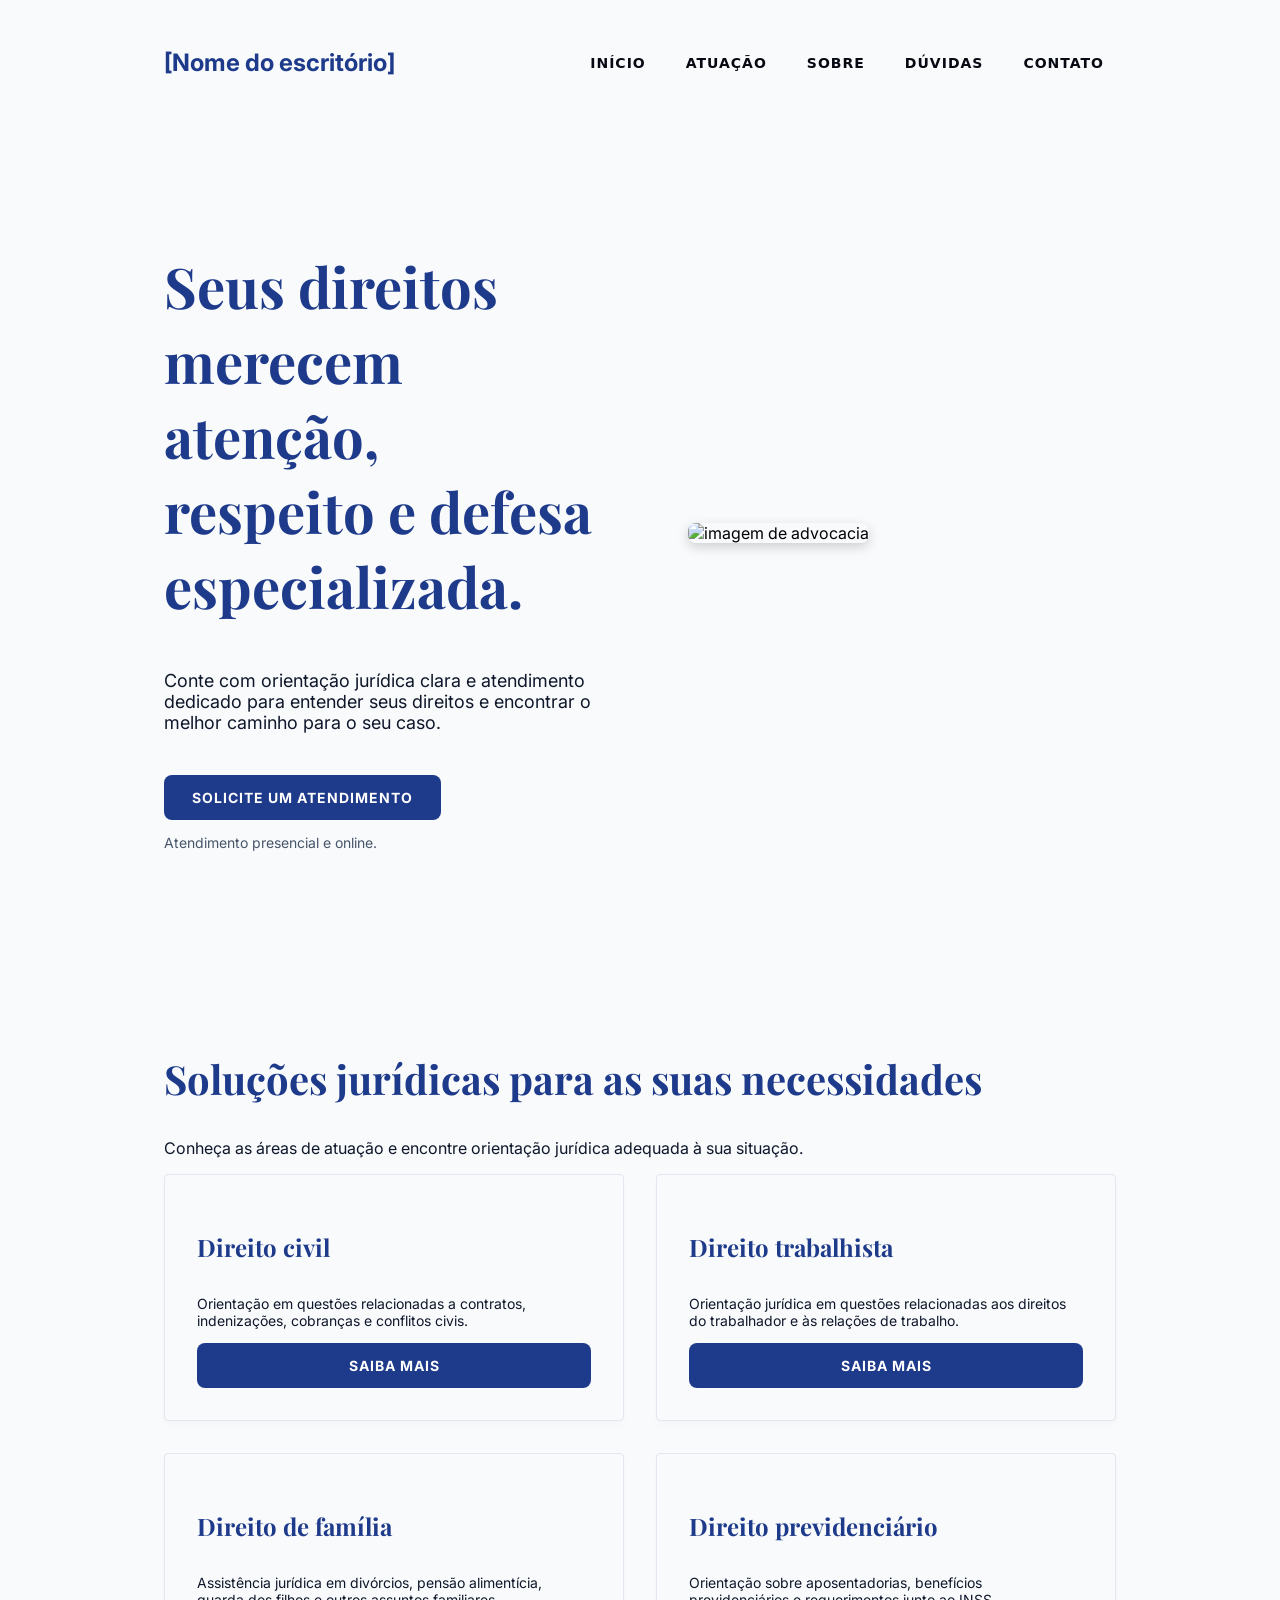
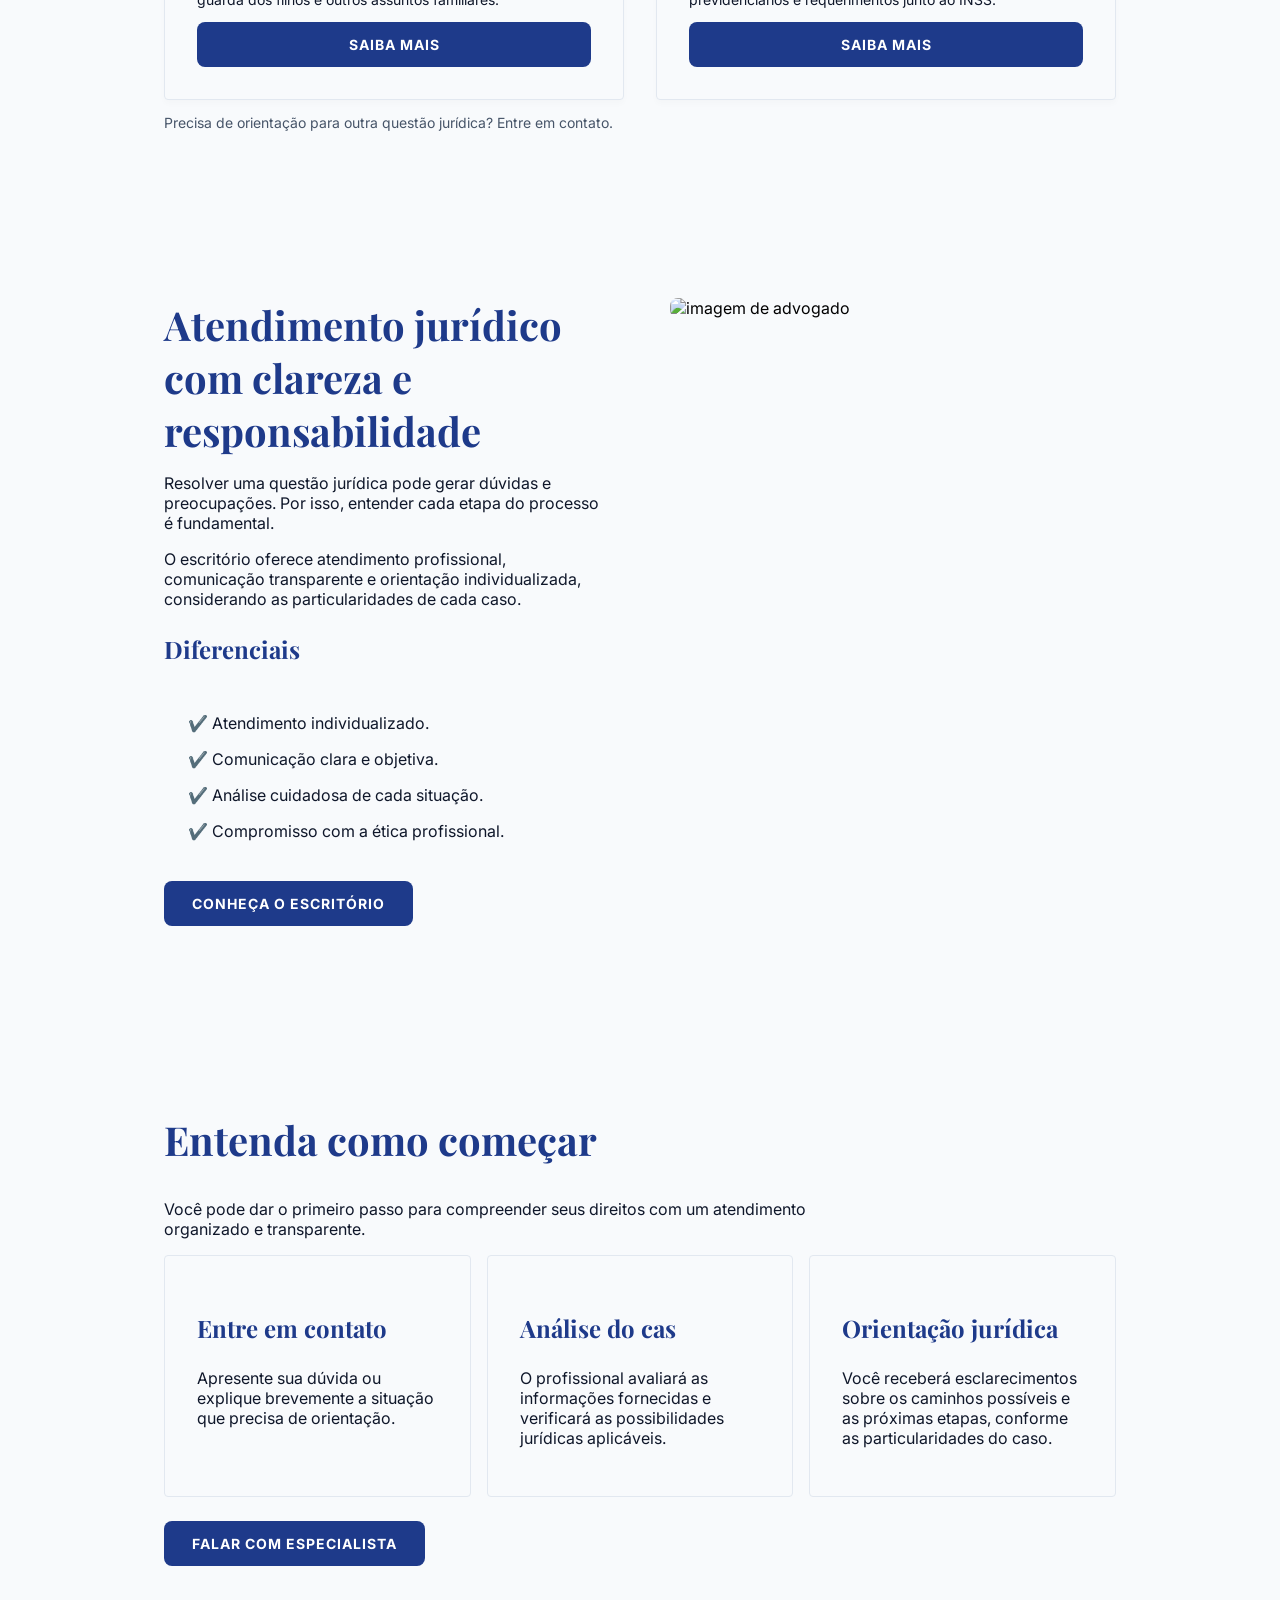
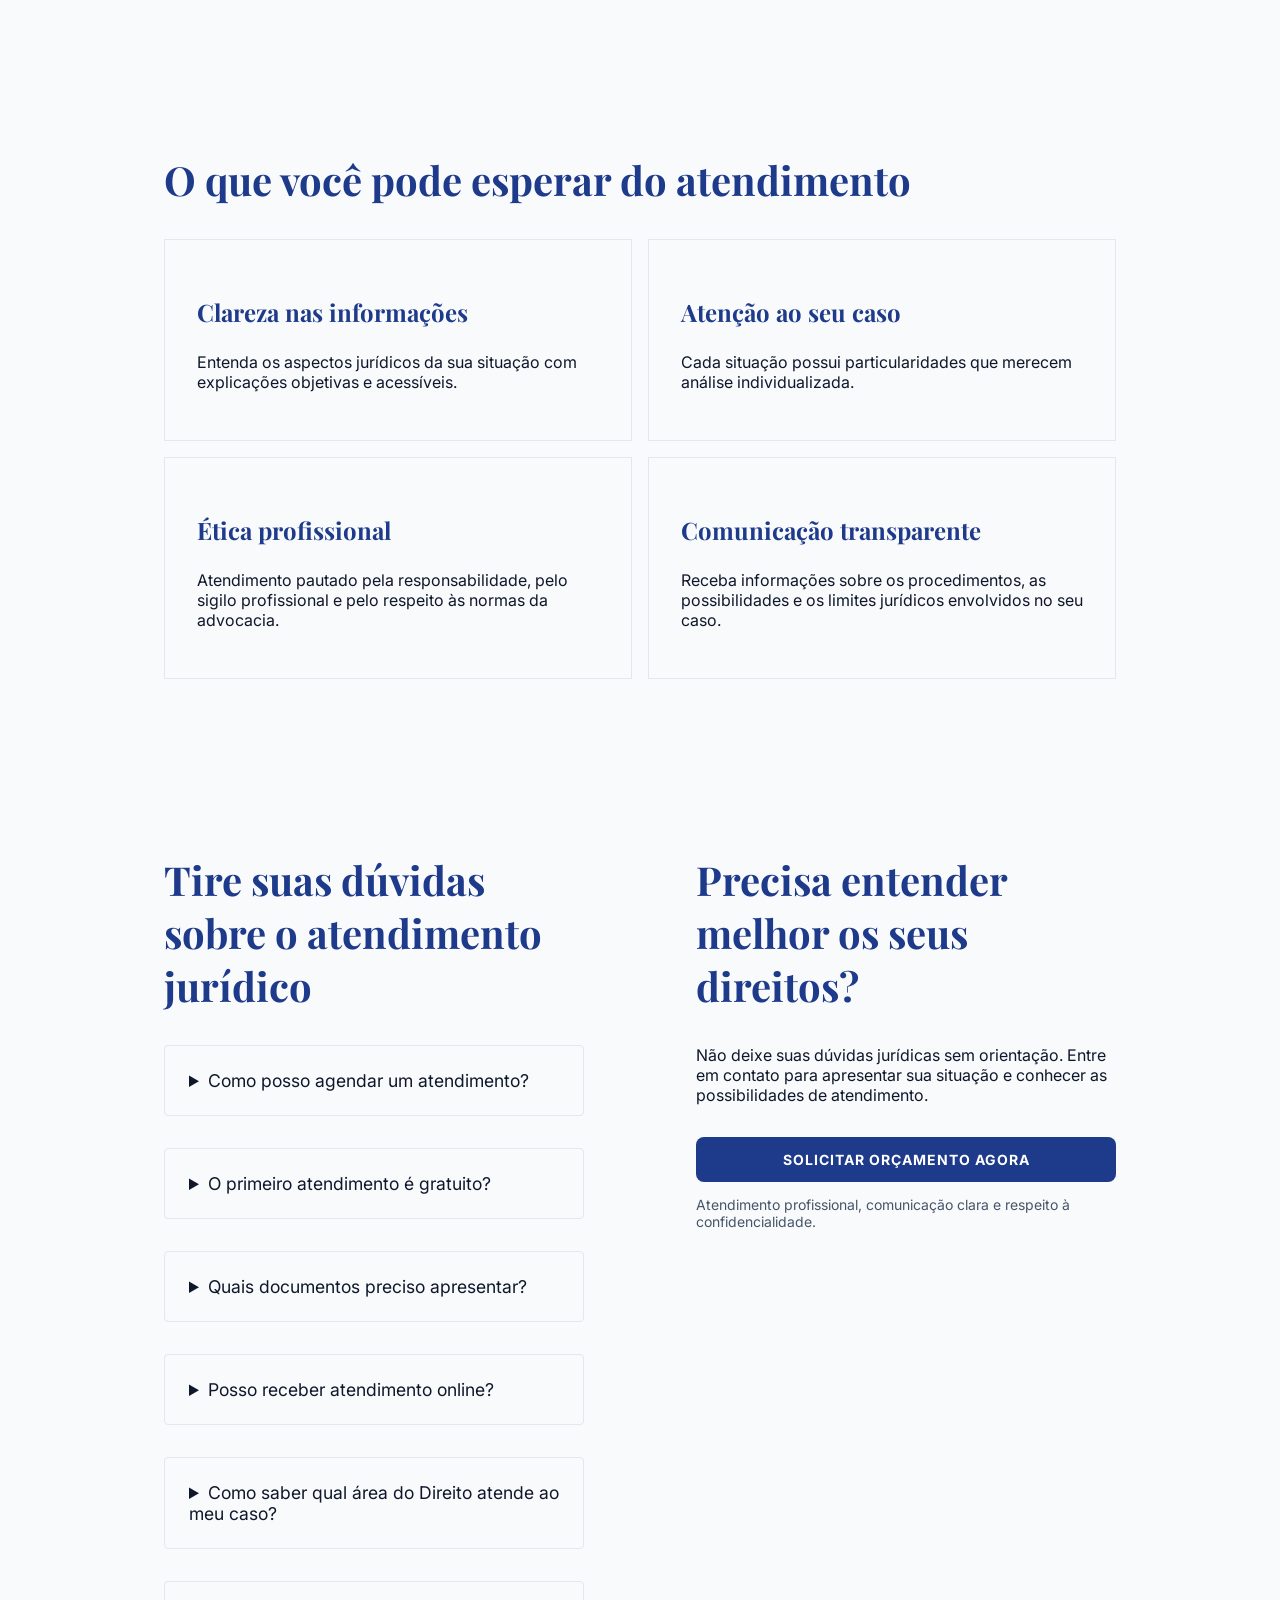
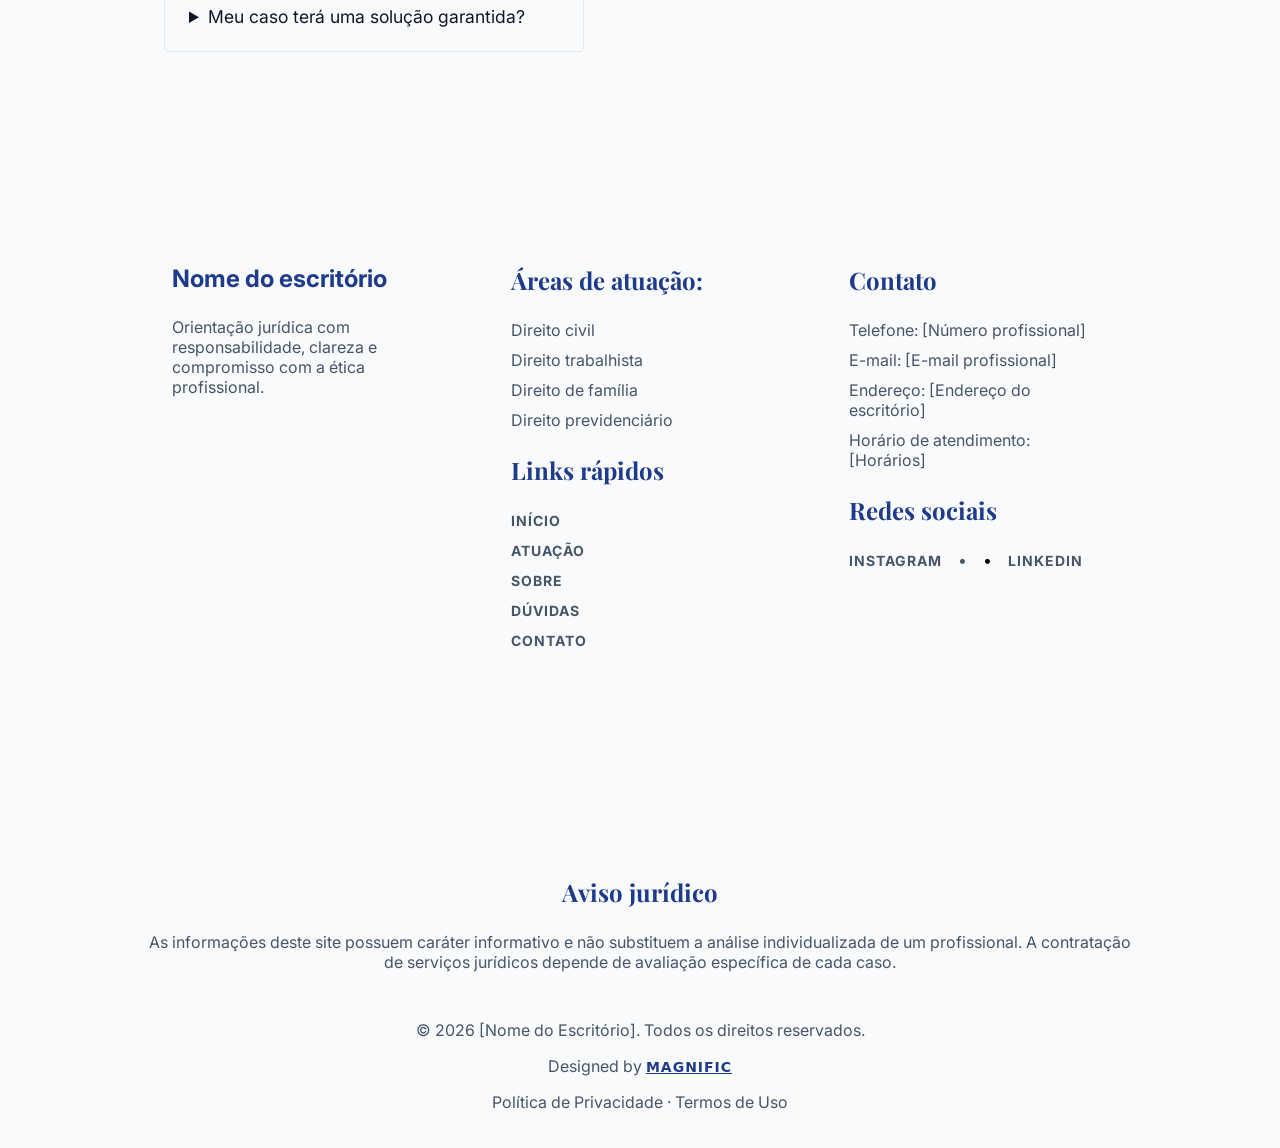
==== zotrum/pages/advocacia.html @ 4a408fe5 "Atualizei a página" ====
<!DOCTYPE html>
<html lang="pt-br">

<head>
    <meta charset="UTF-8">
    <meta name="viewport" content="width=device-width, initial-scale=1.0">
    <link rel="preconnect" href="https://fonts.googleapis.com">
    <link rel="preconnect" href="https://fonts.gstatic.com" crossorigin>
    <link href="https://fonts.googleapis.com/css2?family=Inter:wght@400;600&family=Playfair+Display:wght@600;700&display=swap" rel="stylesheet">
    <link rel="shortcut icon" href="../favicon/favicon.ico" type="image/x-icon">
    <link rel="stylesheet" href="src2/advocacia.css">
    
    <title>Document</title>
</head>

<body>
    <header>
        <div class="container-header">
        <p>[Nome do escritório]</p>

        <button class="menu-hamburguer" aria-label>☰</button>

        <nav  class="navMenu">
            <ul>
                <li><a href="../../index.html">Início</a></li>
                <li><a href="#atuacao">Atuação</a></li>
                <li><a href="#sobre">Sobre</a></li>
                <li><a href="#duvidas">Dúvidas</a></li>
                <li><a href="#contato">Contato</a></li>
            </ul>
        </nav>
    </header>

    <main>
        <section id="hero" class="hero">
            <div class="container-hero">
            <div class="texto-hero">
                <h1>Seus direitos merecem atenção, respeito e defesa especializada.</h1>
            <p class="p-hero">Conte com orientação jurídica clara e atendimento dedicado para entender seus direitos e encontrar o
                melhor caminho para o seu caso.</p>
            <a href="https://wa.me/5573981459793?text=Ol%C3%A1!%20Vi%20o%20site%20de%20demonstra%C3%A7%C3%A3o%20para%20advocacia%20e%20gostaria%20de%20um%20site%20assim%20para%20o%20meu%20escrit%C3%B3rio." target="_blank" rel="noopener">Solicite um atendimento</a>
            <p class="text-apoio">Atendimento presencial e online.</p>
            </div>

            <div class="container-img">
                <img src="src2/img/heroAdvocaria.jpg" alt="imagem de advocacia">
            </div>
            </div>

        </section>

       

        <section id="atuacao" class="area">
            <div class="container-global-areas">
            <h2>Soluções jurídicas para as suas necessidades</h2>
            <p>Conheça as áreas de atuação e encontre orientação jurídica adequada à sua situação.</p>
            <div class="container-area">
                <div class="card-areas">
                    <h3>Direito civil</h3>
                    <p>Orientação em questões relacionadas a contratos, indenizações, cobranças e conflitos civis.</p>
                    <a href="https://wa.me/5573981459793?text=Ol%C3%A1!%20Quero%20um%20site%20para%20a%20%C3%A1rea%20de%20Direito%20Civil." target="_blank" rel="noopener">Saiba mais</a>
                </div>
                <div class="card-areas">
                    <h3>Direito trabalhista</h3>
                    <p>Orientação jurídica em questões relacionadas aos direitos do trabalhador e às relações de
                        trabalho.</p>
                    <a href="https://wa.me/5573981459793?text=Ol%C3%A1!%20Quero%20um%20site%20para%20a%20%C3%A1rea%20de%20Direito%20Trabalhista." target="_blank" rel="noopener" >Saiba mais</a>
                </div>
                <div class="card-areas">
                    <h3>Direito de família</h3>
                    <p>Assistência jurídica em divórcios, pensão alimentícia, guarda dos filhos e outros assuntos
                        familiares.</p>
                    <a href="https://wa.me/5573981459793?text=Ol%C3%A1!%20Quero%20um%20site%20para%20a%20%C3%A1rea%20de%20Direito%20de%20Fam%C3%ADlia." target="_blank" rel="noopener" >Saiba mais</a>
                </div>
                <div class="card-areas">
                    <h3>Direito previdenciário</h3>
                    <p>Orientação sobre aposentadorias, benefícios previdenciários e requerimentos junto ao INSS.</p>
                    <a href="https://wa.me/5573981459793?text=Ol%C3%A1!%20Quero%20um%20site%20para%20a%20%C3%A1rea%20de%20Direito%20Previdenci%C3%A1rio." target="_blank" rel="noopener" class="btn-outline">Saiba mais</a>
                </div>
            </div>
            <p class="text-apoio">Precisa de orientação para outra questão jurídica? Entre em contato.</p>
            </div>
        </section>
        
        <section id="sobre" class="sobre">
            <div class="container-sobre1">
            <div class="container-sobre">
                <h2>Atendimento jurídico com clareza e responsabilidade</h2>
            <p>Resolver uma questão jurídica pode gerar dúvidas e preocupações. Por isso, entender cada etapa do
                processo é fundamental.</p>
            <p>O escritório oferece atendimento profissional, comunicação transparente e orientação individualizada,
                considerando as particularidades de cada caso.</p>

            <h3>Diferenciais</h3>
            <ul>
                <li>✔️ Atendimento individualizado.</li>
                <li>✔️ Comunicação clara e objetiva.</li>
                <li>✔️ Análise cuidadosa de cada situação.</li>
                <li>✔️ Compromisso com a ética profissional.</li>
            </ul>
            
            <a href="https://wa.me/5573981459793?text=Ol%C3%A1!%20Vi%20a%20se%C3%A7%C3%A3o%20Sobre%20do%20modelo%20de%20advocacia%20e%20gostaria%20de%20saber%20como%20funciona." target="_blank" rel="noopener" >Conheça o escritório</a>
            </div>
            
            <div class="container-sobre-img">
                <img src="src2/img/SobreAdvocacia.jpg" alt="imagem de advogado" >
            </div>
            </div>
        </section>

        <section class="atendimento">
            <div class="container-atendimento-global">
            <h2>Entenda como começar</h2>
            <p>Você pode dar o primeiro passo para compreender seus direitos com um atendimento organizado e
                transparente.</p>
            <div class="container-atendimento">
                <div>
                    <h3>Entre em contato</h3>
                    <p>Apresente sua dúvida ou explique brevemente a situação que precisa de orientação.</p>
                </div>
                <div>
                    <h3>Análise do cas</h3>
                    <p>O profissional avaliará as informações fornecidas e verificará as possibilidades jurídicas
                        aplicáveis.</p>
                </div>
                <div>
                    <h3>Orientação jurídica</h3>
                    <p>Você receberá esclarecimentos sobre os caminhos possíveis e as próximas etapas, conforme as
                        particularidades do caso.</p>
                </div>
                
            </div>
           
                <a href="https://wa.me/5573981459793?text=Ol%C3%A1!%20Gostei%20dos%20diferenciais%20do%20modelo%20de%20site%20e%20quero%20conversar%20sobre%20o%20meu%20escrit%C3%B3rio." target="_blank" rel="noopener" >Falar com especialista</a>
            
            </div>
        </section>
        <section class="diferenca">
            <div class="container-diferente-global">
            <h2>O que você pode esperar do atendimento</h2>
            <div class="container-diferente">
                <div>
                    <h3>Clareza nas informações</h3>
                    <p>Entenda os aspectos jurídicos da sua situação com explicações objetivas e acessíveis.</p>
                </div>
                <div>
                    <h3>Atenção ao seu caso</h3>
                    <p>Cada situação possui particularidades que merecem análise individualizada.</p>
                </div>
                <div>
                    <h3>Ética profissional</h3>
                    <p>Atendimento pautado pela responsabilidade, pelo sigilo profissional e pelo respeito às normas da
                        advocacia.</p>
                </div>
                <div>
                    <h3>Comunicação transparente</h3>
                    <p>
                        Receba informações sobre os procedimentos, as possibilidades e os limites jurídicos envolvidos
                        no seu caso. </p>
                </div>
            </div>
            </div>
        </section>
        <div class="FAQ-CTA">
            <section id="duvidas" class="FAQ">
                <h2>Tire suas dúvidas sobre o atendimento jurídico</h2>
                <details>
                    <summary>Como posso agendar um atendimento?</summary>
                    <p>Entre em contato pelos canais disponibilizados no site para consultar as formas de atendimento e
                        verificar a disponibilidade de horários.</p>
                </details>
                <details>
                    <summary>O primeiro atendimento é gratuito?</summary>
                    <p>As condições de atendimento e os honorários devem ser esclarecidos previamente pelo escritório.
                    </p>
                </details>
                <details>
                    <summary>Quais documentos preciso apresentar?</summary>
                    <p>Isso depende do seu caso. Inicialmente, informe sua situação para receber orientações sobre os
                        documentos necessários.</p>
                </details>
                <details>
                    <summary>Posso receber atendimento online?</summary>
                    <p>A disponibilidade depende da modalidade de atendimento oferecida pelo escritório. Entre em
                        contato para consultar as opções.</p>
                </details>

                <details>
                    <summary>Como saber qual área do Direito atende ao meu caso?</summary>
                    <p>Explique brevemente sua situação. O profissional poderá avaliar a questão e indicar se ela está
                        dentro de sua área de atuação.</p>
                </details>

                <details>
                    <summary>Meu caso terá uma solução garantida?</summary>
                    <p>Cada caso depende de suas circunstâncias, das provas e da legislação aplicável. Nenhum resultado
                        pode ser garantido antecipadamente.</p>
                </details>
            </section>
            <section class="CTA">
                <h2>Precisa entender melhor os seus direitos?</h2>
                <p>Não deixe suas dúvidas jurídicas sem orientação. Entre em contato para apresentar sua situação e
                    conhecer as possibilidades de atendimento.</p>
                <a href="https://wa.me/5573981459793?text=Ol%C3%A1!%20Quero%20solicitar%20um%20or%C3%A7amento%20para%20o%20site%20do%20meu%20escrit%C3%B3rio." target="_blank" rel="noopener">Solicitar orçamento agora</a>
                <p class="text-apoio">Atendimento profissional, comunicação clara e respeito à confidencialidade.</p>
            </section>
        </div>
    </main>
    <footer id="contato">
        <div class="container-footer-global">
        <div class="container-footer">
            <div class="col-footer">
                <p class="marca">Nome do escritório</p>
                <p>Orientação jurídica com responsabilidade, clareza e compromisso com a ética profissional.</p>
            </div>
            <div class="col-footer">
                
                <h3>Áreas de atuação:</h3>
                <ul>
                    <li>Direito civil</li>
                    <li>Direito trabalhista</li>
                    <li>Direito de família</li>
                    <li>Direito previdenciário</li>
                </ul>

                <h3>Links rápidos</h3>
                <ul>
                <li><a href="#hero">Início</a></li>
                <li><a href="#atuacao">Atuação</a></li>
                <li><a href="#sobre">Sobre</a></li>
                <li><a href="#duvidas">Dúvidas</a></li>
                <li><a href="#contato">Contato</a></li>
                </ul>
                
            </div>
            <div class="col-footer">
                <h3>Contato</h3>
                <ul>
                    <li>Telefone: [Número profissional]</li>
                    <li>E-mail: [E-mail profissional]</li>
                    <li>Endereço: [Endereço do escritório]</li>
                    <li>Horário de atendimento: [Horários]</li>
                </ul>
                <h3>Redes sociais</h3>
                <ul class="rede-col">
                    <li><a href="">instagram</a></li>
                    <li>•</li>•
                    <li><a href="">LinkedIn</a></li>
                </ul>
            </div>

            

        </div>

        <div class="container-rodape">
                <div>
                    <h3>Aviso jurídico</h3>
                    <p class="aviso">As informações deste site possuem caráter informativo e não substituem a análise
                        individualizada de um profissional. A contratação de serviços jurídicos depende de avaliação
                        específica de cada caso.</p>
                </div>

                <div>
                    <p class="copy">

                        © 2026 [Nome do Escritório]. Todos os direitos reservados.
                       
                    </p>
                    <p class="copy"> Designed by <a href="https://www.magnific.com" target="_blank" rel="noopener noreferrer">Magnific</a></p>
                     <p class="termos">
                        Política de Privacidade · Termos de Uso
                    </p>
                </div>
            
            </div>

        </div>
    </footer>
    <script src="src2/main.js"></script>
</body>

</html>
---- zotrum/pages/src2/advocacia.css ----
*{
    box-sizing:border-box;
}

html{
    scroll-behavior: smooth;
}

:root{

    /* Padrões de colunas */
    --cln:repeat(auto-fit, minmax(280px, 1fr));

    /* Cores para utilizar */
    --cor-fundo: #f8fafc;
    --cor-texto-principal: #0f172a;
    --cor-texto-apoio: #475569;

    /* Cor da marca Advocacia */

    --cor-primaria:#1e3a8a;
    --cor-destaque: #b45309;

    /* borda */
    --cor-borda: #e2e8f0;
}

@media(min-width:768px){

    header .menu-hamburguer{
    display:none;
}

    body .navMenu {
        width:auto;
        display:block;
        position:relative;
        top:0;
        right:0;
        padding:0;
        background:none;
        box-shadow:none;
    }

    body .navMenu ul{
    display:flex;
    flex-direction:row;
    justify-content:space-evenly;
    list-style:none;
    gap:1rem;
    margin:0;
    padding:0;
    /* outline:1px solid green; */
    }

    body .navMenu  a{
        margin:0;
        padding:12px 12px;
        border:none;
        border-radius:8px;
    }

   

    body .container-area{
        grid-template-columns: repeat(2, 1fr);
    }

     .sobre .container-sobre1{
        grid-template-columns: var(--cln);
        
    }

    body .container-atendimento{
        grid-template-columns:var(--cln);
    }

    body .container-diferente{
        grid-template-columns:repeat(2, 1fr);
    }
    
    body .FAQ-CTA{
        grid-template-columns:var(--cln);
    }

    body .CTA {
    text-align:left;
}

    body .container-footer{
        text-align:left;
    }

    body .rede-col{
        justify-content:flex-start;
    }
}

body {
   
    margin:0;
    background-color:#f8fafc;
    overflow-x:hidden;

}

img {
    max-width:100%;
}

/* body > *{
    outline:1px solid green;
    
} */

body, p, a{
    font-family: 'Inter', sans-serif;
    
    
    
}

body a{
    text-transform: uppercase;
    letter-spacing:1px;
    font-weight: 700;
    font-size:0.875rem;
}

body 

h1, h2, h3{
    font-family: 'Playfair Display', serif;
    color:var(--cor-primaria);
    
}

h1{
    font-size:clamp(2rem, 5vw, 3.5rem);
    
}

h2{
    font-size:clamp(1.5rem, 4vw, 2.5rem)
}

h3{
    font-size:clamp(1.1rem, 3vw, 1.5rem);
}




.container-header{
    display:flex;
    justify-content:space-between;
    align-items:center;
    padding:1.5rem;
    max-width:1000px;
    margin: 0 auto;
}

header p{
    font-size:clamp(1.25rem, 2vw, 1.5rem);
    font-weight:700;
    color:var(--cor-primaria);
}


.menu-hamburguer{
    display:block;
    background:none;
    border:none;
    font-size:2rem;
    color:#0f172a;
    cursor:pointer;
}

.navMenu{
    display:none;
    /* outline:1px solid blue; */
    position:absolute;
    top:75px;
    right:20px;
    width:220px;
    background-color:var(--cor-fundo);
    border-radius:12px;
    padding:1rem 0;
    box-shadow: 0 10px 30px rgb(0,0,0,0.2);
    z-index: 999;
    
    
}

.navMenu ul{
    
    display:flex;
    flex-direction:column;
    list-style:none;
    padding:0;
    gap:0;
    margin:0;
    
   
}

.navMenu.ativo{
    display: block; 
  }


.navMenu  a {
    text-decoration:none;
    display:block;
    color:#060911;
    padding:12px 24px;
    text-align:left;
    font-family: system-ui, -apple-system,  'Segoe UI', sans-serif;
    font-weight:600;
    font-size:0.875rem;
    
    
    
    
    
   
}

.navMenu a:hover{
    background-color:var(--cor-primaria);
    transition: color 0.3s;
    color:white;
}


section > div{
    padding:clamp(3rem, 6vw, 6rem) 1.5rem;
    max-width:1000px;
    margin: 0 auto;
}

section p{
    max-width:65ch;
    color:var(--cor-texto-principal);
    font-size:1rem;

}

.text-apoio{
    font-size:0.875rem;
    color:var(--cor-texto-apoio);
}

section a{
    
    background-color:var(--cor-primaria);
    text-decoration:none;
    padding:14px 28px;
    border-radius:8px;
    color:white;
    font-weight: 700;
    
}

section a:hover{
    transition: 0.3s;
    transform:scale(1.05);
    background:var(--cor-fundo);
    color:var(--cor-texto-principal);
    background-color:var(--cor-destaque);
}

.container-hero{
    display:grid;
    grid-template-columns:var(--cln);
    justify-content:center;
    align-items:center;
    gap:6rem;
}



.texto-heroh1{
    margin:0;
}

.p-hero{
    font-size:clamp(1rem, 2vw, 1.125rem);
}

.hero a{
    display:inline-block;
    margin-top:1.5rem;
   
    
}

.hero a:hover{
    transform: scale(1.1);
    transition: 0.3s;
    background-color:var(--cor-destaque);
    color:var(--cor-texto-principal);
}



.container-img img{
    width:100%;
    height:490px;
    object-fit: cover;
    border-radius:8px;
    box-shadow: 0 4px 12px rgba(0, 0, 0, 0.174);
}

.container-area{
    display:grid;
    grid-template-columns:1fr;
    gap:2rem;
}

.container-area > div{
    border:1px solid var(--cor-borda);
}

.card-areas{
    padding:32px;
    border-top: 4px solid var(--cor-primaria);
    border-radius:4px;
    box-shadow: 0 4px 6px rgba(0,0,0,0.02);
}

.container-area h3{
    margin-bottom:2rem;
}

.container-area p{
    font-size:14px;
}

.container-area a{
    display:flex;
    justify-content:center;
}

.container-sobre1{
    display:grid;
    grid-template-columns:1fr;
    gap:60px;
}

.container-sobre {
    /* outline:1px solid green; */
    margin:0;
}

.container-sobre h2{
    margin:0;
}

.sobre ul{
    padding:1.5rem;
    margin:0;
}



.container-sobre-img img{
    width:100%;
    height: 100%;
    object-fit: cover;
    object-position: top right;
    border-radius:8px;
}

.sobre li{
    color:var(--cor-texto-principal);
    margin-bottom:1rem;
    list-style:none;
}

.sobre a{
    display:inline-block;
}

.sobre a:hover{
    transition: 0.3s;
    transform: scale(1.05);
    
}

.container-atendimento{
    display:grid;
    grid-template-columns:1fr;
    gap:1rem;
}

.container-atendimento > div{
    border:1px solid var(--cor-borda);
    padding:32px;
    border-radius:4px;
    
}



.atendimento a{
    display:inline-block;
    margin-top:1.5rem;
}

.atendimento a:hover{
    transition: 0.3s;
    
}

.container-diferente{
    display:grid;
    grid-template-columns:1fr;
    gap:1rem;
    
}

 .container-diferente > div{
    padding:32px;
    border:1px solid var(--cor-borda);
}

.FAQ-CTA{
    display:grid;
    grid-template-columns:1fr;
    gap:4rem;
    max-width:1000px;
    margin:0 auto;
}

.FAQ-CTA > section{
    padding:clamp(3rem, 5vw, 6rem) 1.5rem;
}

.FAQ details{
    border:1px solid var(--cor-borda);
    padding:1.5rem;
    border-radius:4px;
    margin-bottom:2rem;
}

.FAQ summary{
     color:var(--cor-texto-principal);
     font-size:1.1rem;
}

.FAQ p{
    font-size:0.875rem;
    color:var(--cor-texto-apoio);
}

.CTA {
    text-align:center;
}

.CTA p{
    margin-bottom:2rem;
}

.CTA a{
    display:flex;
    justify-content:center;
    
}

footer{
    padding: 60px 20px 20px;
    background-color:#f8fafc;
}

.container-footer-global{
    max-width: 1000px;
    margin:0 auto;
}

footer p, a, li{
    color:var(--cor-texto-apoio);
}

footer ul li{
    margin-bottom: 10px;
}

.container-footer{
    display:grid;
    grid-template-columns:var(--cln);
    gap:1rem;
    text-align:center;
}

.marca{
    font-size:1.5rem;
    color:var(--cor-primaria);
    font-weight:bold;
}

.col-footer{
    /* outline:1px solid green; */
    padding:32px;

}

.col-footer a{
    text-decoration:none;

}

.col-footer a:hover{
    color:var(--cor-destaque);
}

.col-footer ul{
    list-style:none;
    padding:0;
    margin:0;
}

.rede-col{
    display:flex;
    justify-content:center;
    gap:1rem;
    list-style:none;
}

.container-rodape{
    display:grid;
    grid-template-columns:1fr;
    justify-content:center;
    gap:2rem;
    margin-top:10rem;
    text-align:center;
}

.container-rodape > div{
    /* outline:1px solid green; */
    align-self:end;
    
    
}

.aviso{
    max-width:700;
    margin:0 auto;
}

.copy{
    text-align:center;
    
}

.copy a{
    color:var(--cor-primaria);
    font-family:system-ui, -apple-system, 'Segoe UI',  sans-serif
}

.copy a:hover{
    color:#475569;
}

.termos{
    text-align:center;
}
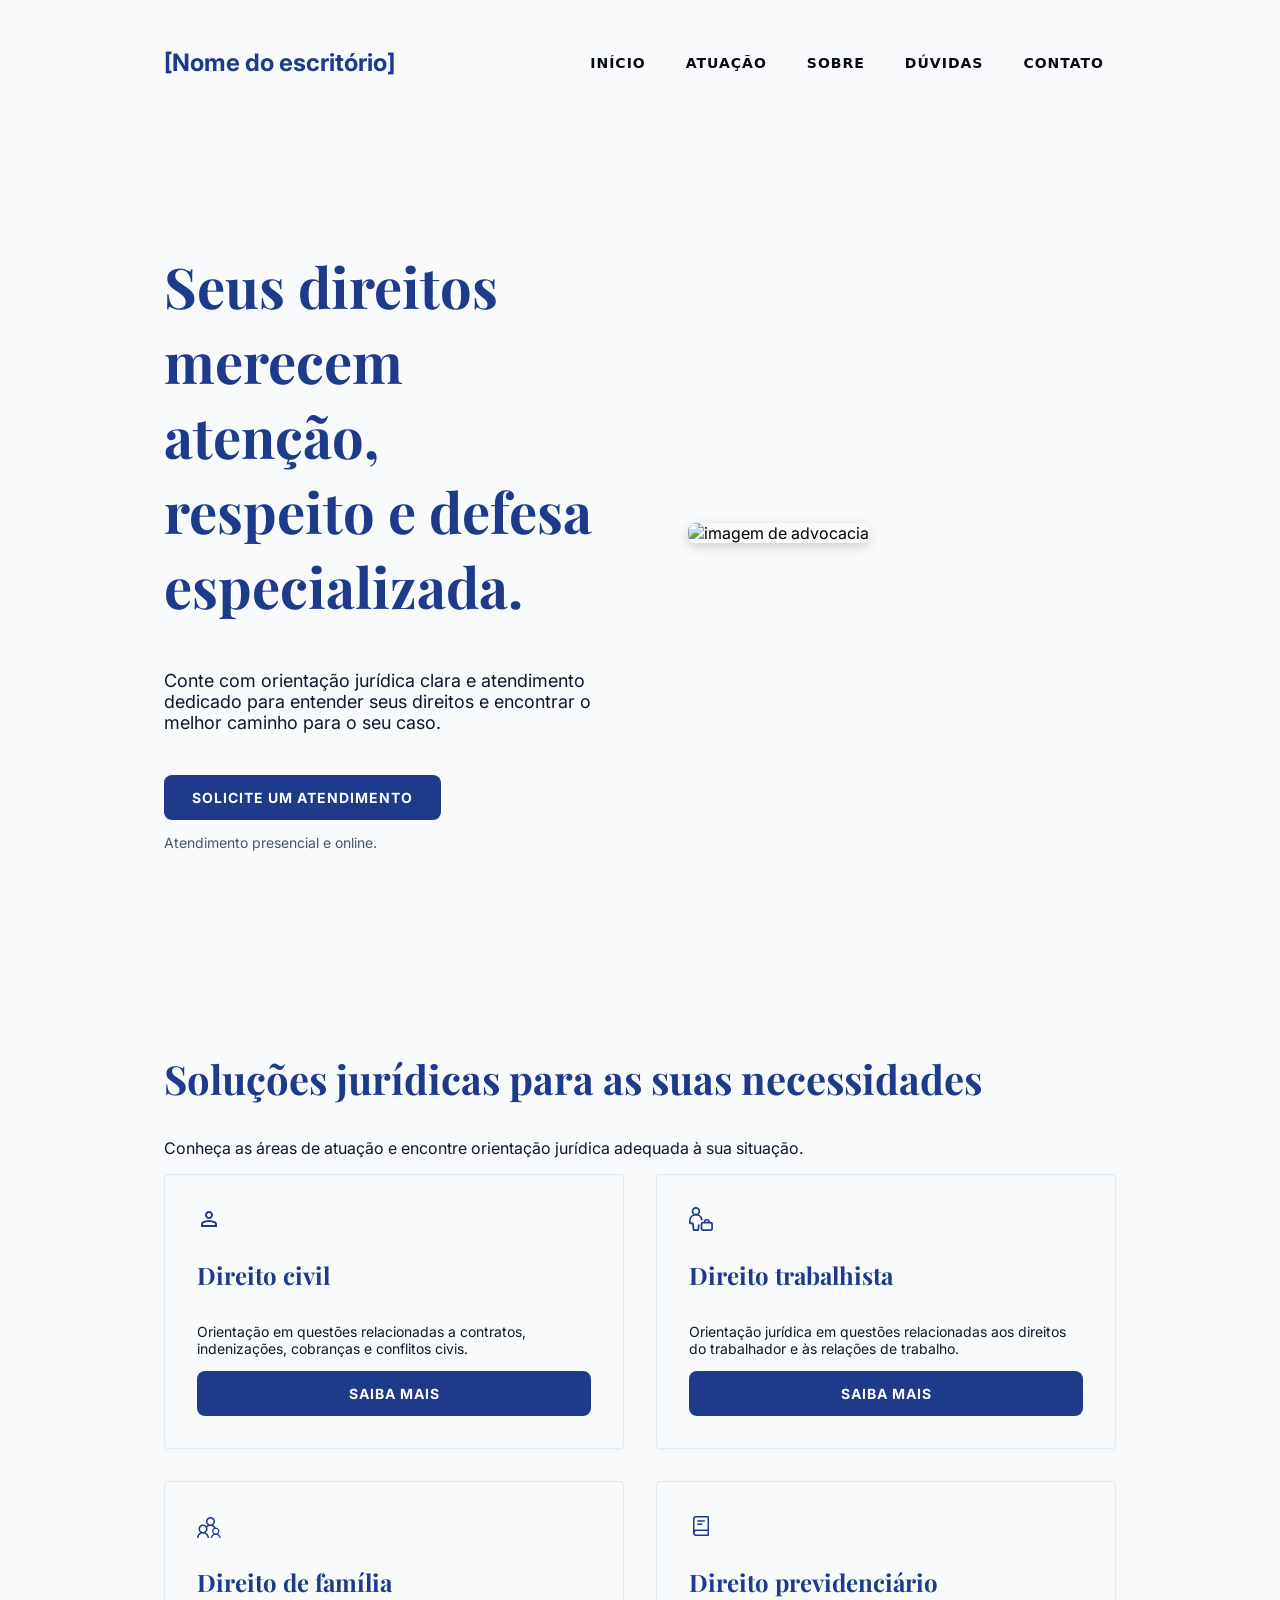
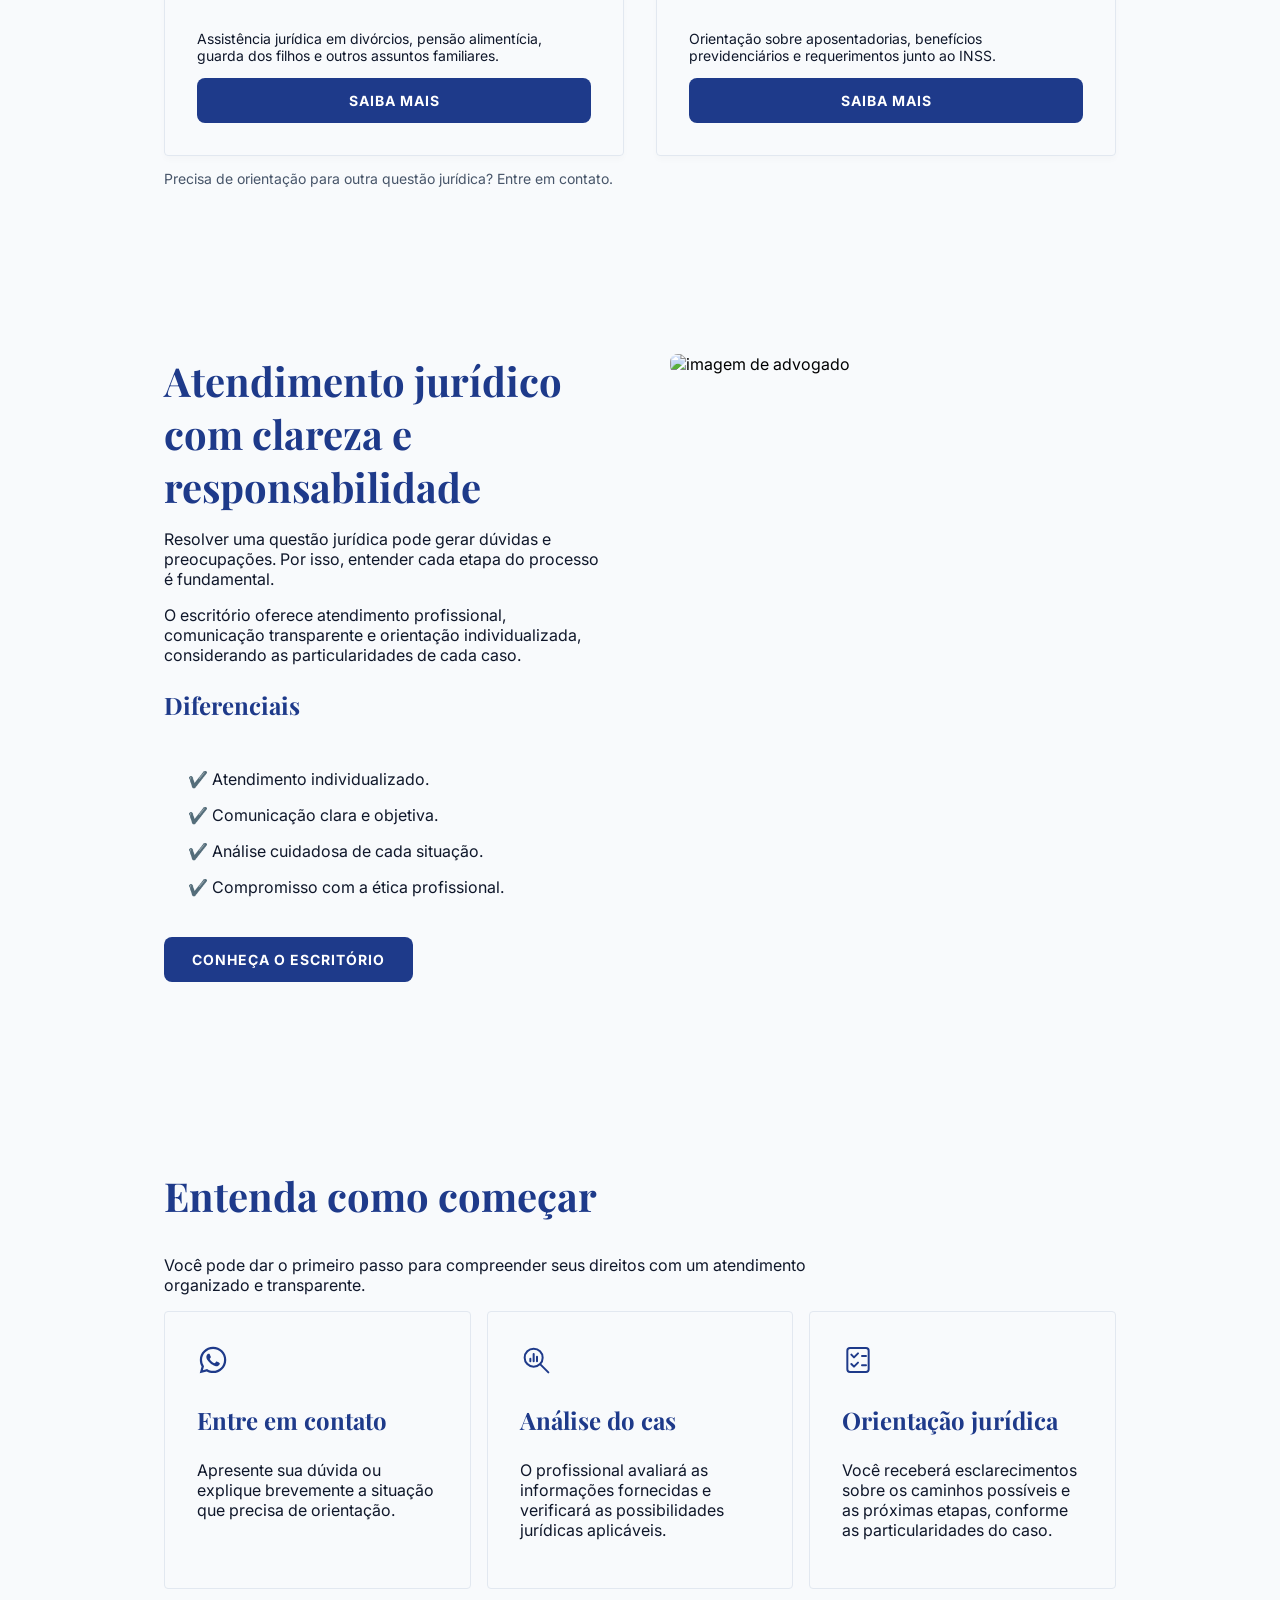
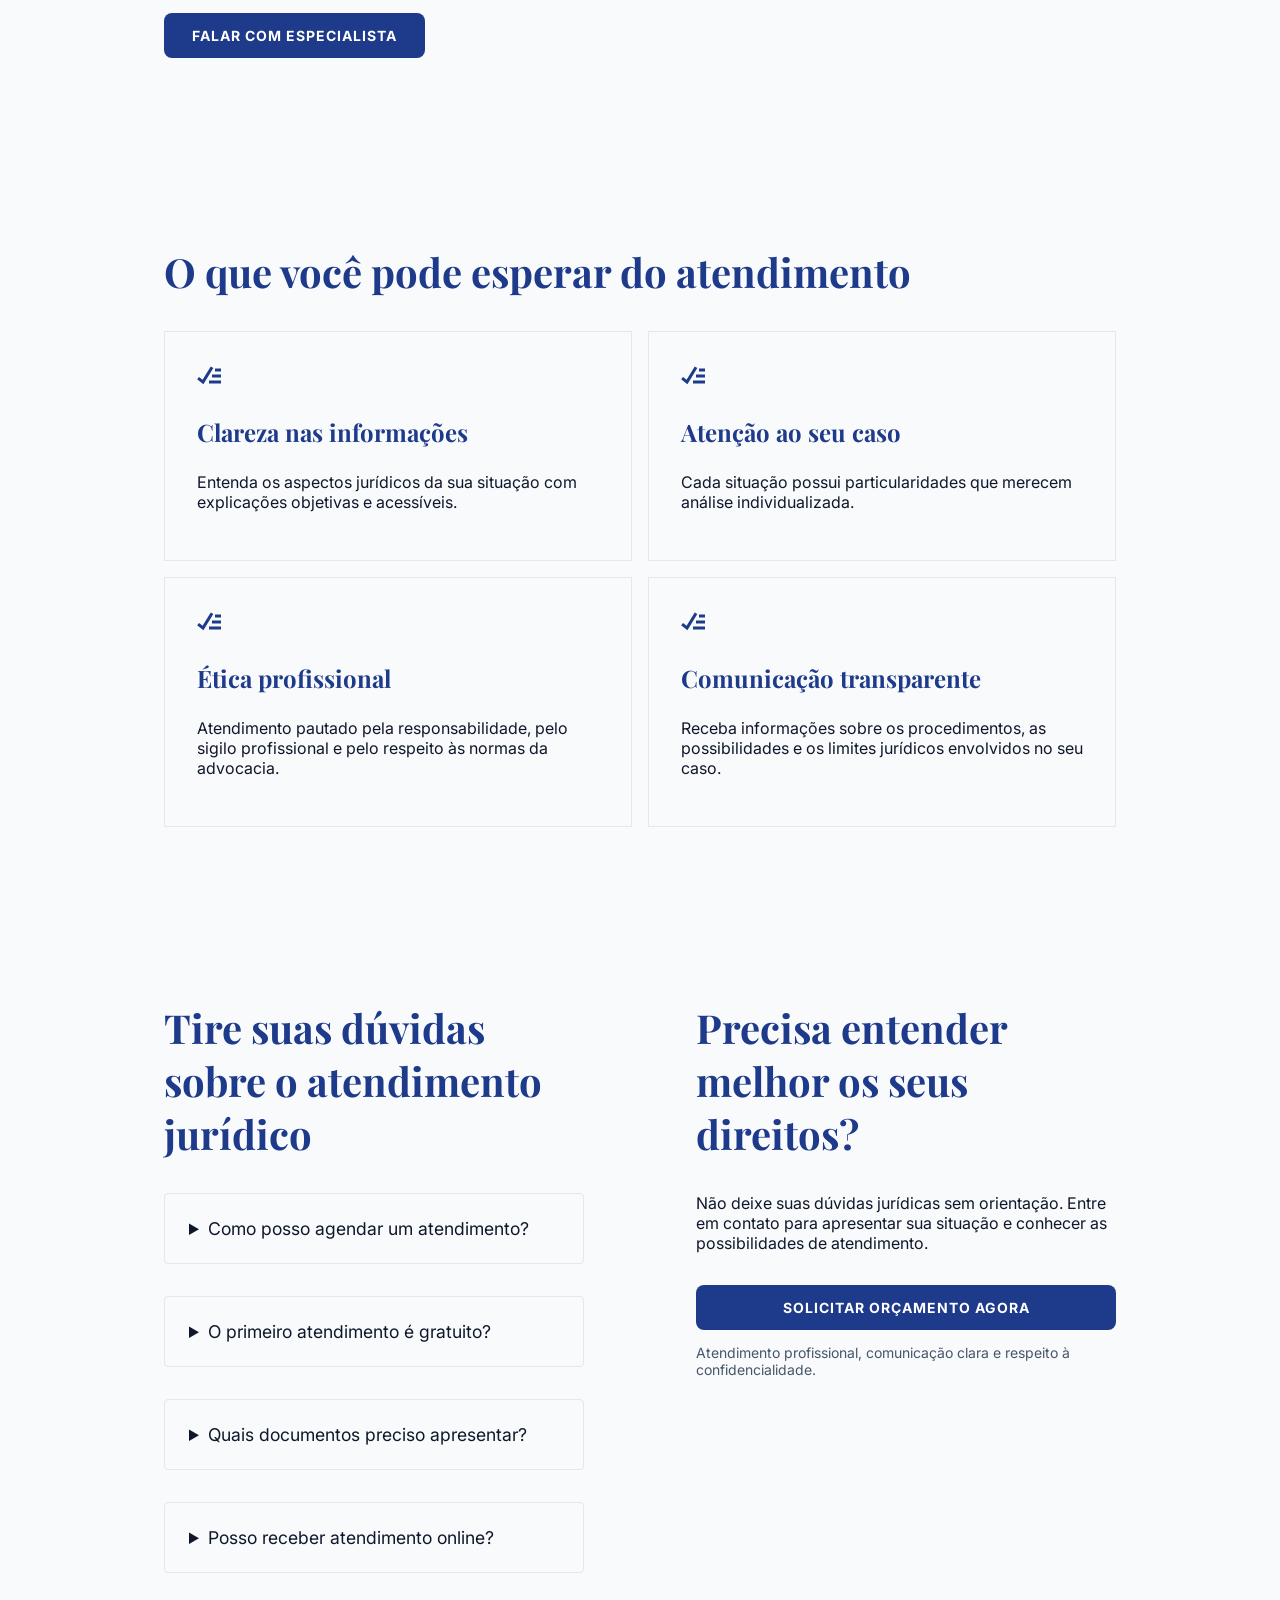
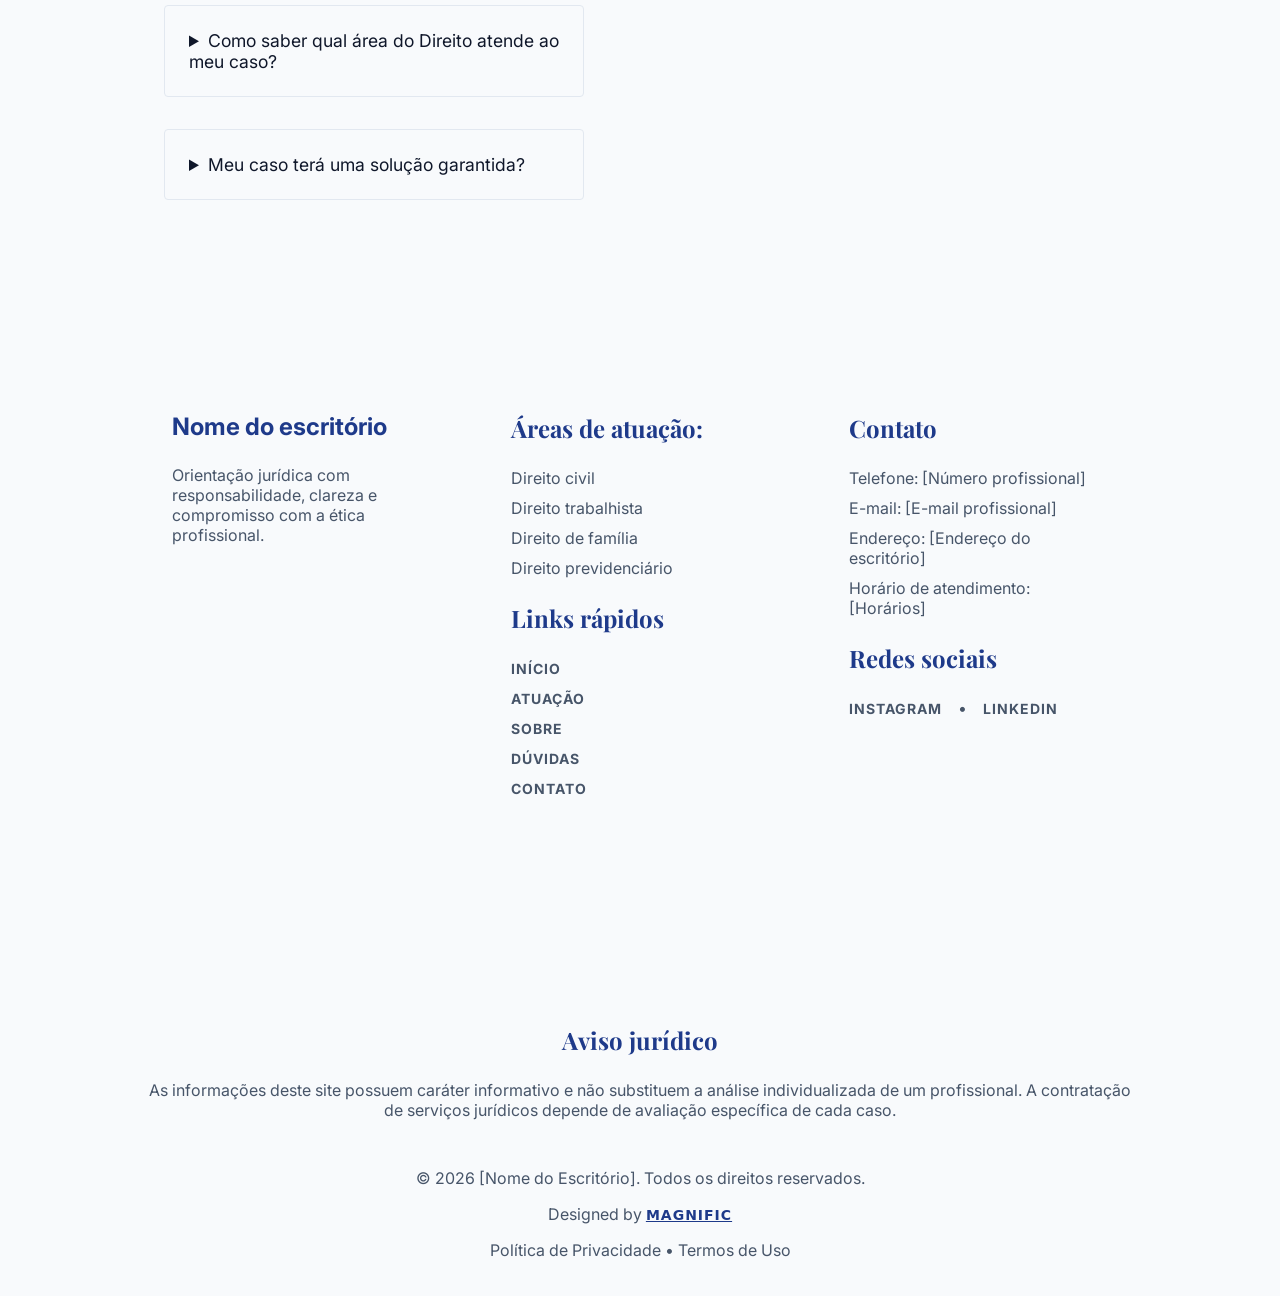
==== commit 892f3549: "Adicionei icones" ====
--- a/zotrum/pages/advocacia.html
+++ b/zotrum/pages/advocacia.html
@@ -57,23 +57,27 @@
             <p>Conheça as áreas de atuação e encontre orientação jurídica adequada à sua situação.</p>
             <div class="container-area">
                 <div class="card-areas">
+                    <svg xmlns="http://www.w3.org/2000/svg" width="1em" height="1em" viewBox="0 0 24 24"><title>person-outline</title><path fill="currentColor" d="M9.175 10.825Q8 9.65 8 8t1.175-2.825T12 4t2.825 1.175T16 8t-1.175 2.825T12 12t-2.825-1.175M4 20v-2.8q0-.85.438-1.562T5.6 14.55q1.55-.775 3.15-1.162T12 13t3.25.388t3.15 1.162q.725.375 1.163 1.088T20 17.2V20zm2-2h12v-.8q0-.275-.137-.5t-.363-.35q-1.35-.675-2.725-1.012T12 15t-2.775.338T6.5 16.35q-.225.125-.363.35T6 17.2zm7.413-8.587Q14 8.825 14 8t-.587-1.412T12 6t-1.412.588T10 8t.588 1.413T12 10t1.413-.587M12 18"/></svg>
                     <h3>Direito civil</h3>
                     <p>Orientação em questões relacionadas a contratos, indenizações, cobranças e conflitos civis.</p>
                     <a href="https://wa.me/5573981459793?text=Ol%C3%A1!%20Quero%20um%20site%20para%20a%20%C3%A1rea%20de%20Direito%20Civil." target="_blank" rel="noopener">Saiba mais</a>
                 </div>
                 <div class="card-areas">
+                    <svg xmlns="http://www.w3.org/2000/svg" width="1em" height="1em" viewBox="0 0 14 14"><title>office-worker</title><g fill="none" stroke="currentColor" stroke-linecap="round" stroke-linejoin="round"><path d="M4.03 4.5a2 2 0 1 0 0-4a2 2 0 0 0 0 4"/><path d="M5.716 10.525L5.344 13.5H2.727l-.5-4H.529V8a3.5 3.5 0 0 1 6.942-.634M7.295 9.97c0-.487.395-.882.882-.882h4.412c.487 0 .882.395.882.883v2.647a.88.88 0 0 1-.882.882H8.177a.88.88 0 0 1-.882-.882zm1.881-.882v-.65a1 1 0 0 1 1-1h.412a1 1 0 0 1 1 1v.65"/></g></svg>
                     <h3>Direito trabalhista</h3>
                     <p>Orientação jurídica em questões relacionadas aos direitos do trabalhador e às relações de
                         trabalho.</p>
                     <a href="https://wa.me/5573981459793?text=Ol%C3%A1!%20Quero%20um%20site%20para%20a%20%C3%A1rea%20de%20Direito%20Trabalhista." target="_blank" rel="noopener" >Saiba mais</a>
                 </div>
                 <div class="card-areas">
+                    <svg xmlns="http://www.w3.org/2000/svg" width="1em" height="1em" viewBox="0 0 2048 2048"><title>family</title><path fill="currentColor" d="M1790 1717q98 48 162 135t81 196h-110q-11-57-41-106t-73-84t-97-56t-112-20q-59 0-112 20t-97 55t-73 85t-41 106h-110q16-108 80-195t163-136q-57-45-88-109t-32-136q0-45 12-87t36-79t57-66t74-49q-27-39-62-69t-76-53t-86-33t-93-12q-80 0-153 31t-127 91q24 65 24 134q0 92-41 173t-115 136q65 33 117 81t90 108t57 128t20 142H896q0-79-30-149t-82-122t-123-83t-149-30q-80 0-149 30t-122 82t-83 123t-30 149H0q0-73 20-141t57-128t89-108t118-82q-74-55-115-136t-41-173q0-79 30-149t82-122t122-83t150-30q85 0 161 36t132 100q26-25 56-45t63-38q-74-55-115-136t-41-173q0-79 30-149t82-122t122-83t150-30q79 0 149 30t122 82t83 123t30 149q0 92-41 173t-115 136q70 37 126 90t95 123q64 0 120 24t99 67t66 98t24 121q0 72-31 136t-89 109M512 1536q53 0 99-20t82-55t55-81t20-100q0-53-20-99t-55-82t-81-55t-100-20q-53 0-99 20t-82 55t-55 81t-20 100q0 53 20 99t55 82t81 55t100 20m384-896q0 53 20 99t55 82t81 55t100 20q53 0 99-20t82-55t55-81t20-100q0-53-20-99t-55-82t-81-55t-100-20q-53 0-99 20t-82 55t-55 81t-20 100m704 630q-42 0-78 16t-64 43t-44 64t-16 79t16 78t43 64t64 44t79 16t78-16t64-43t44-64t16-79t-16-78t-43-64t-64-44t-79-16"/></svg>
                     <h3>Direito de família</h3>
                     <p>Assistência jurídica em divórcios, pensão alimentícia, guarda dos filhos e outros assuntos
                         familiares.</p>
                     <a href="https://wa.me/5573981459793?text=Ol%C3%A1!%20Quero%20um%20site%20para%20a%20%C3%A1rea%20de%20Direito%20de%20Fam%C3%ADlia." target="_blank" rel="noopener" >Saiba mais</a>
                 </div>
                 <div class="card-areas">
+                    <svg xmlns="http://www.w3.org/2000/svg" width="1em" height="1em" viewBox="0 0 24 24"><title>law-book</title><g fill="none" stroke="currentColor" stroke-linecap="round" stroke-linejoin="round" stroke-width="1.5"><path d="M19.25 2.75v18.5h-12a2.5 2.5 0 0 1-2.5-2.5V5.25a2.5 2.5 0 0 1 2.5-2.5Z"/><path d="M19.25 16.25h-12a2.5 2.5 0 0 0-2.5 2.5M8.75 7h6.5m-6.5 3.25h4"/></g></svg>
                     <h3>Direito previdenciário</h3>
                     <p>Orientação sobre aposentadorias, benefícios previdenciários e requerimentos junto ao INSS.</p>
                     <a href="https://wa.me/5573981459793?text=Ol%C3%A1!%20Quero%20um%20site%20para%20a%20%C3%A1rea%20de%20Direito%20Previdenci%C3%A1rio." target="_blank" rel="noopener" class="btn-outline">Saiba mais</a>
@@ -116,15 +120,18 @@
                 transparente.</p>
             <div class="container-atendimento">
                 <div>
+                    <svg xmlns="http://www.w3.org/2000/svg" width="1em" height="1em" viewBox="0 0 24 24"><title>baseline-whatsapp</title><path fill="currentColor" d="M19.05 4.91A9.82 9.82 0 0 0 12.04 2c-5.46 0-9.91 4.45-9.91 9.91c0 1.75.46 3.45 1.32 4.95L2.05 22l5.25-1.38c1.45.79 3.08 1.21 4.74 1.21c5.46 0 9.91-4.45 9.91-9.91c0-2.65-1.03-5.14-2.9-7.01m-7.01 15.24c-1.48 0-2.93-.4-4.2-1.15l-.3-.18l-3.12.82l.83-3.04l-.2-.31a8.26 8.26 0 0 1-1.26-4.38c0-4.54 3.7-8.24 8.24-8.24c2.2 0 4.27.86 5.82 2.42a8.18 8.18 0 0 1 2.41 5.83c.02 4.54-3.68 8.23-8.22 8.23m4.52-6.16c-.25-.12-1.47-.72-1.69-.81c-.23-.08-.39-.12-.56.12c-.17.25-.64.81-.78.97c-.14.17-.29.19-.54.06c-.25-.12-1.05-.39-1.99-1.23c-.74-.66-1.23-1.47-1.38-1.72c-.14-.25-.02-.38.11-.51c.11-.11.25-.29.37-.43s.17-.25.25-.41c.08-.17.04-.31-.02-.43s-.56-1.34-.76-1.84c-.2-.48-.41-.42-.56-.43h-.48c-.17 0-.43.06-.66.31c-.22.25-.86.85-.86 2.07s.89 2.4 1.01 2.56c.12.17 1.75 2.67 4.23 3.74c.59.26 1.05.41 1.41.52c.59.19 1.13.16 1.56.1c.48-.07 1.47-.6 1.67-1.18c.21-.58.21-1.07.14-1.18s-.22-.16-.47-.28"/></svg>
                     <h3>Entre em contato</h3>
                     <p>Apresente sua dúvida ou explique brevemente a situação que precisa de orientação.</p>
                 </div>
                 <div>
+                    <svg xmlns="http://www.w3.org/2000/svg" width="1em" height="1em" viewBox="0 0 24 24"><title>market-analysis</title><g fill="none" stroke="currentColor" stroke-linecap="round" stroke-linejoin="round" stroke-width="1.5"><circle cx="10.25" cy="10.25" r="6.75"/><path d="m15.25 15.25l6 6M7.75 13v-2m2.5 2V7.5m2.5 5.5V9.5"/></g></svg>
                     <h3>Análise do cas</h3>
                     <p>O profissional avaliará as informações fornecidas e verificará as possibilidades jurídicas
                         aplicáveis.</p>
                 </div>
                 <div>
+                    <svg xmlns="http://www.w3.org/2000/svg" width="1em" height="1em" viewBox="0 0 24 24"><title>mark-scheme-outline-thin</title><g fill="none" stroke="currentColor" stroke-linecap="round" stroke-linejoin="round" stroke-width="1.5"><path d="M4 5a2 2 0 0 1 2 -2h12a2 2 0 0 1 2 2v14a2 2 0 0 1 -2 2H6a2 2 0 0 1 -2 -2Z"/><path d="m7 8 2 2 3 -3"/><path d="M15 9h3"/><path d="m7 15 2 2 3 -3"/><path d="M15 16h3"/></g></svg>
                     <h3>Orientação jurídica</h3>
                     <p>Você receberá esclarecimentos sobre os caminhos possíveis e as próximas etapas, conforme as
                         particularidades do caso.</p>
@@ -141,19 +148,23 @@
             <h2>O que você pode esperar do atendimento</h2>
             <div class="container-diferente">
                 <div>
+                    <svg xmlns="http://www.w3.org/2000/svg" width="1em" height="1em" viewBox="0 0 16 16"><title>check-all</title><path fill="currentColor" d="m4.261 13.49l6.614-10.822l-1.707-1.043l-5.43 8.885l-2.394-1.916l-1.25 1.562zM16 3h-4v2h4zm0 4h-6v2h6zm0 4v2H8v-2z"/></svg>
                     <h3>Clareza nas informações</h3>
                     <p>Entenda os aspectos jurídicos da sua situação com explicações objetivas e acessíveis.</p>
                 </div>
                 <div>
+                    <svg xmlns="http://www.w3.org/2000/svg" width="1em" height="1em" viewBox="0 0 16 16"><title>check-all</title><path fill="currentColor" d="m4.261 13.49l6.614-10.822l-1.707-1.043l-5.43 8.885l-2.394-1.916l-1.25 1.562zM16 3h-4v2h4zm0 4h-6v2h6zm0 4v2H8v-2z"/></svg>
                     <h3>Atenção ao seu caso</h3>
                     <p>Cada situação possui particularidades que merecem análise individualizada.</p>
                 </div>
                 <div>
+                    <svg xmlns="http://www.w3.org/2000/svg" width="1em" height="1em" viewBox="0 0 16 16"><title>check-all</title><path fill="currentColor" d="m4.261 13.49l6.614-10.822l-1.707-1.043l-5.43 8.885l-2.394-1.916l-1.25 1.562zM16 3h-4v2h4zm0 4h-6v2h6zm0 4v2H8v-2z"/></svg>
                     <h3>Ética profissional</h3>
                     <p>Atendimento pautado pela responsabilidade, pelo sigilo profissional e pelo respeito às normas da
                         advocacia.</p>
                 </div>
                 <div>
+                    <svg xmlns="http://www.w3.org/2000/svg" width="1em" height="1em" viewBox="0 0 16 16"><title>check-all</title><path fill="currentColor" d="m4.261 13.49l6.614-10.822l-1.707-1.043l-5.43 8.885l-2.394-1.916l-1.25 1.562zM16 3h-4v2h4zm0 4h-6v2h6zm0 4v2H8v-2z"/></svg>
                     <h3>Comunicação transparente</h3>
                     <p>
                         Receba informações sobre os procedimentos, as possibilidades e os limites jurídicos envolvidos
@@ -245,7 +256,7 @@
                 <h3>Redes sociais</h3>
                 <ul class="rede-col">
                     <li><a href="">instagram</a></li>
-                    <li>•</li>•
+                    <li>•</li>
                     <li><a href="">LinkedIn</a></li>
                 </ul>
             </div>
@@ -270,7 +281,7 @@
                     </p>
                     <p class="copy"> Designed by <a href="https://www.magnific.com" target="_blank" rel="noopener noreferrer">Magnific</a></p>
                      <p class="termos">
-                        Política de Privacidade · Termos de Uso
+                        Política de Privacidade • Termos de Uso
                     </p>
                 </div>
             
--- a/zotrum/pages/src2/advocacia.css
+++ b/zotrum/pages/src2/advocacia.css
@@ -127,7 +127,11 @@
     font-size:0.875rem;
 }
 
-body 
+body svg{
+    width:24px;
+    height:24px;
+    color:#1e3a8a;
+}
 
 h1, h2, h3{
     font-family: 'Playfair Display', serif;
@@ -259,11 +263,12 @@
     border-radius:8px;
     color:white;
     font-weight: 700;
+    transition: transform 0.3s;
     
 }
 
 section a:hover{
-    transition: 0.3s;
+   
     transform:scale(1.05);
     background:var(--cor-fundo);
     color:var(--cor-texto-principal);
@@ -276,8 +281,22 @@
     justify-content:center;
     align-items:center;
     gap:6rem;
-}
-
+    animation-name:hero;
+    animation-duration: 4s;
+    transition: transform 0.3s;
+}
+
+@keyframes hero{
+    from {
+        opacity: 0;
+        transform: translateY(20px);
+    }
+
+    to {
+        opacity: 1;
+        transform: translateY(0px);
+    }
+}
 
 
 .texto-heroh1{
@@ -362,7 +381,9 @@
     margin:0;
 }
 
-
+.sobre li{
+    color:blue;
+}
 
 .container-sobre-img img{
     width:100%;
@@ -398,10 +419,13 @@
     border:1px solid var(--cor-borda);
     padding:32px;
     border-radius:4px;
-    
-}
-
-
+
+}
+
+.container-atendimento svg{
+    width:32px;
+    height:32px;
+}
 
 .atendimento a{
     display:inline-block;
